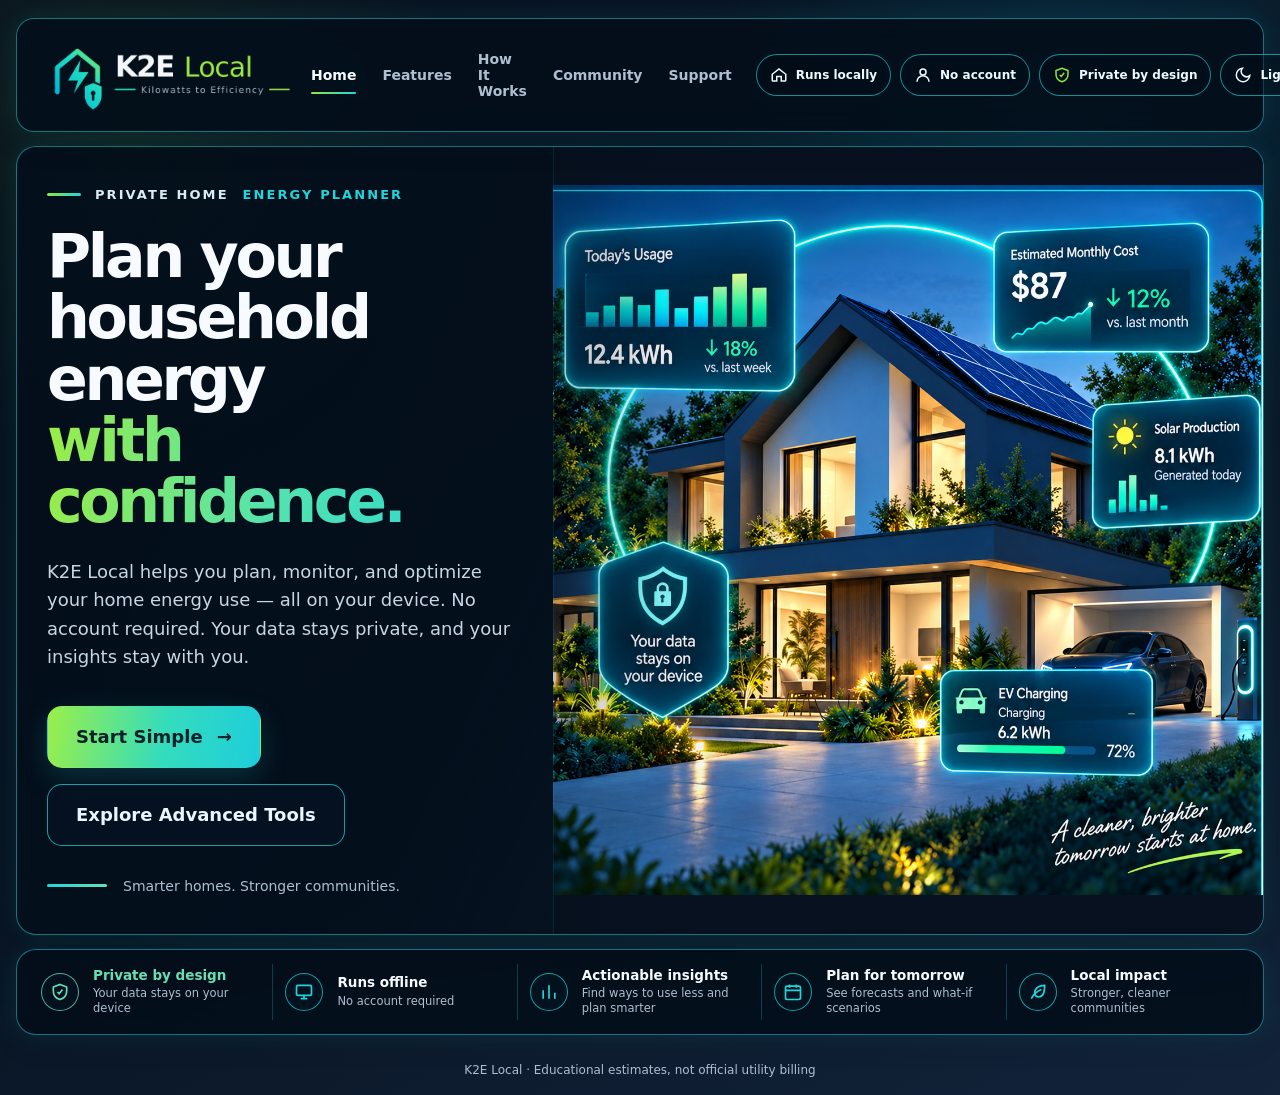
==== index.html @ 3864cdbf "Retire NRG deployment references in favor of K2E" ====
<!doctype html>
<html lang="en" data-theme="dark">
<head>
<meta charset="utf-8">
<meta name="viewport" content="width=device-width,initial-scale=1,viewport-fit=cover">
<meta name="theme-color" content="#081423">
<title>K2E Local — Kilowatts to Efficiency</title>
<meta name="description" content="Plan your household energy with confidence. K2E Local runs locally on your device, requires no account, and keeps your household data private.">
<meta name="robots" content="index, follow">
<link rel="canonical" href="https://k2e-local-eazzys-projects-452df3e0.vercel.app/">
<link rel="sitemap" type="application/xml" href="./sitemap.xml">
<meta property="og:title" content="K2E Local — Kilowatts to Efficiency">
<meta property="og:description" content="Plan your household energy with confidence. Private, local-first household energy planning.">
<meta property="og:type" content="website">
<meta property="og:locale" content="en_CA">
<meta property="og:url" content="https://k2e-local-eazzys-projects-452df3e0.vercel.app/">
<meta property="og:image" content="https://k2e-local-eazzys-projects-452df3e0.vercel.app/assets/k2e-local-social-preview.png">
<meta name="twitter:card" content="summary_large_image">
<meta name="twitter:image" content="https://k2e-local-eazzys-projects-452df3e0.vercel.app/assets/k2e-local-social-preview.png">
<link rel="manifest" href="./manifest.json">
<link rel="apple-touch-icon" sizes="180x180" href="./apple-touch-icon.png">
<meta name="apple-mobile-web-app-capable" content="yes">
<meta name="apple-mobile-web-app-title" content="K2E Local">
<meta name="k2e-local-build" content="v2.0.0-rc.45-consolidation">
<style>
:root{
  color-scheme:dark;
  --bg1:#07111f;
  --bg2:#0a1727;
  --bg3:#12233a;
  --panel:#0d1a2b;
  --panel-2:#12233a;
  --green:#68e0b4;
  --blue:#8bd3ff;
  --amber:#f6b84a;
  --cyan:#21d5db;
  --lime:#8ee83f;
  --text:#f7fbff;
  --muted:#aebfd0;
  --line:rgba(43,213,231,.50);
  --line-soft:rgba(43,213,231,.24);
  --glass:rgba(4,16,29,.72);
  --glass-strong:rgba(3,14,26,.88);
  --shadow:0 20px 60px rgba(0,0,0,.32);
  --glow:0 0 22px rgba(33,213,219,.12);
}
[data-theme="light"]{
  color-scheme:light;
  --bg1:#eef6fb;
  --bg2:#f7fbfd;
  --bg3:#e7f2f8;
  --panel:#ffffff;
  --panel-2:#edf6fa;
  --text:#102033;
  --muted:#607488;
  --line:rgba(14,137,155,.42);
  --line-soft:rgba(14,137,155,.20);
  --glass:rgba(255,255,255,.84);
  --glass-strong:rgba(255,255,255,.94);
  --shadow:0 18px 48px rgba(28,72,99,.15);
  --glow:0 0 18px rgba(14,137,155,.08);
}
*{box-sizing:border-box}
html{scroll-behavior:smooth}
body{margin:0;min-height:100vh;color:var(--text);font-family:Inter,ui-sans-serif,system-ui,-apple-system,BlinkMacSystemFont,"Segoe UI",sans-serif;background:radial-gradient(circle at 83% 13%,rgba(0,184,217,.14),transparent 25%),radial-gradient(circle at 10% 12%,rgba(126,226,43,.08),transparent 22%),linear-gradient(145deg,var(--bg1),var(--bg2) 52%,var(--bg3));transition:background .22s ease,color .22s ease}
a{color:inherit}.site{width:min(1360px,calc(100% - 32px));margin-inline:auto}.skip{position:fixed;left:14px;top:-80px;z-index:100;padding:10px 14px;border-radius:10px;background:#fff;color:#07121f;font-weight:850}.skip:focus{top:14px}
header{padding:18px 0 10px;position:relative;z-index:10}.header-inner{min-height:86px;display:flex;align-items:center;justify-content:space-between;gap:24px;padding:14px 20px;border:1.5px solid var(--line);border-radius:18px;background:var(--glass-strong);backdrop-filter:blur(14px);box-shadow:var(--glow),0 10px 30px rgba(0,0,0,.15)}
.brand{display:flex;align-items:center;min-width:250px}.brand img{width:280px;max-width:31vw;height:auto;display:block}.main-nav{display:flex;align-items:center;gap:26px;margin-left:auto}.main-nav a{position:relative;text-decoration:none;color:var(--muted);font-size:14px;font-weight:720}.main-nav a:hover,.main-nav a:focus-visible{color:var(--text)}.main-nav a.active{color:var(--text)}.main-nav a.active::after{content:"";position:absolute;left:0;right:0;bottom:-11px;height:2px;border-radius:999px;background:linear-gradient(90deg,var(--lime),var(--cyan))}
.header-actions{display:flex;align-items:center;gap:9px}.status-pill,.theme-btn{height:42px;display:inline-flex;align-items:center;gap:8px;padding:0 13px;border:1.2px solid rgba(33,213,219,.65);border-radius:999px;background:rgba(1,12,22,.45);color:#edfaff;font-size:12px;font-weight:780;white-space:nowrap}.status-pill svg,.theme-btn svg{width:18px;height:18px}.status-pill.private svg{color:var(--lime)}.theme-btn{cursor:pointer;font:inherit;font-size:12px;font-weight:800}.theme-btn:hover,.theme-btn:focus-visible{border-color:var(--lime);box-shadow:0 0 16px rgba(33,213,219,.12)}[data-theme="light"] .status-pill,[data-theme="light"] .theme-btn{background:rgba(255,255,255,.8);color:#163147}
main{padding:4px 0 24px}.hero-shell{display:grid;grid-template-columns:minmax(0,.86fr) minmax(540px,1.14fr);min-height:540px;overflow:hidden;border:1.5px solid var(--line);border-radius:20px;background:linear-gradient(112deg,var(--glass-strong) 0%,rgba(3,14,26,.84) 43%,rgba(3,14,26,.42) 68%,rgba(3,14,26,.12) 100%);box-shadow:var(--glow),var(--shadow);position:relative}
.hero-copy{position:relative;z-index:3;display:flex;flex-direction:column;justify-content:center;padding:40px 28px 40px 30px}.eyebrow{display:flex;align-items:center;gap:14px;margin-bottom:24px;color:#d8edf3;font-size:13px;font-weight:760;letter-spacing:.16em;text-transform:uppercase}.eyebrow::before{content:"";width:34px;height:3px;border-radius:99px;background:linear-gradient(90deg,var(--lime),var(--cyan))}.eyebrow span{color:var(--cyan)}h1{margin:0;max-width:650px;font-size:clamp(44px,4.7vw,68px);line-height:1.02;letter-spacing:-.055em;font-weight:900}h1 .accent{display:block;background:linear-gradient(100deg,#9bed45 0%,#54e3ae 48%,#21d5db 100%);-webkit-background-clip:text;background-clip:text;color:transparent}.lead{max-width:610px;margin:25px 0 0;color:#c7d6e3;font-size:18px;line-height:1.58}.cta-row{display:flex;gap:16px;flex-wrap:wrap;margin-top:34px}.cta{min-height:62px;display:inline-flex;align-items:center;justify-content:center;gap:14px;padding:0 28px;border-radius:15px;text-decoration:none;font-weight:900;font-size:18px;border:1.4px solid transparent;transition:transform .16s ease,box-shadow .16s ease}.cta:hover{transform:translateY(-2px)}.cta.primary{color:#06212a;background:linear-gradient(100deg,#9bef49,#34dcbd 55%,#1ecddb);box-shadow:0 10px 28px rgba(33,213,219,.17)}.cta.secondary{color:#eaf6ff;border-color:rgba(33,213,219,.72);background:rgba(6,20,35,.74)}.micro-line{display:flex;align-items:center;gap:16px;margin-top:32px;color:#acbfd0;font-size:14px}.micro-line::before{content:"";width:60px;height:3px;background:linear-gradient(90deg,var(--cyan),var(--green));border-radius:99px}
.hero-visual{position:relative;min-height:540px;overflow:hidden;background-color:#07111f;background-image:url('./assets/k2e-landing-locked.png?v=locked1');background-size:contain;background-position:center center;background-repeat:no-repeat;isolation:isolate}.hero-visual::before{content:"";position:absolute;inset:0;background:linear-gradient(90deg,rgba(3,14,26,.24),rgba(3,14,26,.06) 16%,transparent 34%);pointer-events:none;z-index:1}.hero-visual::after{content:"";position:absolute;inset:0;border-left:1px solid rgba(33,213,219,.10);pointer-events:none;z-index:2}
[data-theme="light"] .hero-shell{background:linear-gradient(112deg,rgba(255,255,255,.98) 0%,rgba(255,255,255,.92) 44%,rgba(236,248,251,.42) 70%,rgba(236,248,251,.12) 100%)}[data-theme="light"] .hero-copy{background:linear-gradient(90deg,rgba(255,255,255,.96),rgba(255,255,255,.84) 82%,transparent)}[data-theme="light"] .hero-visual{background-color:#eef6fb;background-image:url('./assets/k2e-landing-locked.png?v=locked1');background-size:contain;background-position:center center;filter:none}[data-theme="light"] .hero-visual::before{background:linear-gradient(90deg,rgba(255,255,255,.12),rgba(255,255,255,.03) 16%,transparent 34%)}[data-theme="light"] .eyebrow{color:#294b5e}[data-theme="light"] .lead{color:#4f6779}[data-theme="light"] .cta.secondary{color:#17364a;background:rgba(255,255,255,.82)}[data-theme="light"] .micro-line{color:#5a7284}
.feature-strip{display:grid;grid-template-columns:repeat(5,1fr);margin-top:14px;padding:25px 18px;border:1.5px solid var(--line);border-radius:20px;background:var(--glass-strong);backdrop-filter:blur(12px);box-shadow:var(--glow),0 10px 28px rgba(0,0,0,.12)}.feature{min-width:0;display:grid;grid-template-columns:58px 1fr;gap:13px;align-items:center;padding:0 18px;border-right:1px solid var(--line-soft)}.feature:last-child{border-right:0}.feature-icon{width:54px;height:54px;display:grid;place-items:center;border:1.3px solid rgba(33,213,219,.72);border-radius:50%;color:var(--cyan);background:rgba(4,26,37,.38)}.feature:first-child .feature-icon{color:var(--green);border-color:rgba(104,224,180,.76)}.feature svg{width:27px;height:27px}.feature h2{margin:0 0 6px;font-size:15px}.feature p{margin:0;color:var(--muted);font-size:13px;line-height:1.45}.feature:first-child h2{color:var(--green)}
footer{padding:4px 0 18px;text-align:center;color:var(--muted);font-size:12px}
@media(max-width:1180px){.main-nav{display:none}.hero-shell{grid-template-columns:1fr 1fr}.brand img{max-width:300px}.status-pill:nth-of-type(2){display:none}.feature-strip{grid-template-columns:repeat(2,1fr);gap:18px}.feature{border-right:0;padding:5px 12px}.feature:last-child{grid-column:1/-1;max-width:50%}}
@media(max-width:860px){.site{width:min(100% - 20px,1360px)}header{padding-top:10px}.header-inner{padding:11px 13px;gap:12px}.brand{min-width:0}.brand img{width:210px;max-width:48vw}.status-pill{display:none}.theme-btn{height:40px;padding:0 11px}.hero-shell{grid-template-columns:1fr;min-height:0}.hero-copy{padding:38px 24px 30px}.hero-visual{min-height:0;aspect-ratio:16/10;background-size:cover;background-position:center center}.hero-visual::before{background:linear-gradient(180deg,rgba(3,14,26,.20),transparent 20%)}[data-theme="light"] .hero-visual{background-size:cover;background-position:center center}[data-theme="light"] .hero-visual::before{background:linear-gradient(180deg,rgba(255,255,255,.18),transparent 24%)}h1{font-size:clamp(44px,11vw,68px)}.lead{font-size:16px}.cta{font-size:16px;min-height:56px}.feature-strip{grid-template-columns:1fr}.feature,.feature:last-child{max-width:none;grid-column:auto;border-bottom:1px solid var(--line-soft);padding:10px 8px 18px}.feature:last-child{border-bottom:0}}
@media(max-width:520px){.brand img{width:178px;max-width:58vw}.theme-label{display:none}.hero-copy{padding:30px 18px 24px}.eyebrow{font-size:11px;letter-spacing:.11em}.cta-row{display:grid}.cta{width:100%}.hero-visual{min-height:0;aspect-ratio:16/10;background-size:cover;background-position:center center}[data-theme="light"] .hero-visual{background-size:cover;background-position:center center}.feature-strip{padding:18px 14px}.feature{grid-template-columns:50px 1fr}.feature-icon{width:46px;height:46px}}

/* Approved stabilization: preserve the full mobile artwork instead of cover-cropping it. */
@media(max-width:860px){.hero-visual{min-height:500px!important;aspect-ratio:auto!important;background-size:contain!important;background-position:center center!important}.hero-visual::before{background:linear-gradient(180deg,rgba(3,14,26,.30),transparent 20%)!important}[data-theme="light"] .hero-visual{background-size:contain!important;background-position:center center!important;filter:none!important}}
@media(max-width:520px){.hero-visual{min-height:390px!important;background-size:contain!important;background-position:center center!important}[data-theme="light"] .hero-visual{background-size:contain!important;background-position:center center!important}}

/* Compact homepage highlights. */
.feature-strip{padding:14px 12px;gap:0}.feature{grid-template-columns:42px minmax(0,1fr);gap:10px;padding:4px 12px}.feature-icon{width:38px;height:38px}.feature svg{width:20px;height:20px}.feature h2{margin:0 0 3px;font-size:13.5px;line-height:1.15}.feature p{font-size:11.5px;line-height:1.3}
@media(max-width:1180px){.feature-strip{grid-template-columns:repeat(5,minmax(0,1fr));gap:0;padding:12px 10px}.feature{border-right:1px solid var(--line-soft);border-bottom:0;padding:4px 9px}.feature:last-child{grid-column:auto;max-width:none;border-right:0}}
@media(max-width:860px){.feature-strip{grid-template-columns:repeat(2,minmax(0,1fr));gap:8px;padding:10px}.feature,.feature:last-child{max-width:none;grid-column:auto;grid-template-columns:34px minmax(0,1fr);gap:8px;padding:9px 8px;border:1px solid var(--line-soft);border-radius:12px}.feature:last-child{grid-column:1/-1}.feature-icon{width:32px;height:32px}.feature svg{width:17px;height:17px}.feature h2{margin-bottom:2px;font-size:12px;line-height:1.1}.feature p{font-size:10px;line-height:1.22}}
@media(max-width:390px){.feature-strip{gap:6px;padding:8px}.feature,.feature:last-child{grid-template-columns:30px minmax(0,1fr);gap:6px;padding:8px 7px}.feature-icon{width:28px;height:28px}.feature svg{width:15px;height:15px}.feature h2{font-size:11.25px}.feature p{font-size:9.5px}}

/* Mobile landing artwork fit: use the full-quality approved image and match its native aspect ratio. */
@media(max-width:520px){
  .hero-visual{
    min-height:0!important;
    aspect-ratio:728/710!important;
    background-image:url('./assets/k2e-landing-locked.png?v=locked1')!important;
    background-size:cover!important;
    background-position:center center!important;
  }
  [data-theme="light"] .hero-visual{
    min-height:0!important;
    aspect-ratio:728/710!important;
    background-image:url('./assets/k2e-landing-locked.png?v=locked1')!important;
    background-size:cover!important;
    background-position:center center!important;
    filter:none!important;
  }
}

/* Legacy flattened desktop preview retained in markup only; the live page stays crisp at every display density. */
.desktop-exact-home{display:none}
@media(min-width:1181px){.desktop-exact-home{display:none!important}.hero-visual,[data-theme="light"] .hero-visual{background-image:url('./assets/k2e-landing-locked.png?v=locked1');background-size:contain;background-position:center center;filter:none}}
@media(max-width:1180px){.desktop-exact-home{display:none!important}}
@media(prefers-reduced-motion:reduce){*{scroll-behavior:auto!important;transition:none!important}}
/* K2E landing light-mode polish — preserve structure and dark mode. */
[data-theme="light"]{--bg1:#edf5fa;--bg2:#fbfdff;--bg3:#eaf4f9;--panel:#ffffff;--panel-2:#f1f7fb;--text:#081a2b;--muted:#405a70;--line:rgba(15,120,168,.58);--line-soft:rgba(15,120,168,.28);--glass:rgba(255,255,255,.91);--glass-strong:rgba(255,255,255,.975);--shadow:0 20px 46px rgba(31,69,95,.14);--glow:0 0 0 1px rgba(22,143,199,.055),0 10px 28px rgba(22,143,199,.07)}
[data-theme="light"] body{background:radial-gradient(circle at 84% 12%,rgba(0,143,199,.10),transparent 27%),radial-gradient(circle at 11% 14%,rgba(76,166,26,.055),transparent 23%),linear-gradient(145deg,var(--bg1),var(--bg2) 52%,var(--bg3))}
[data-theme="light"] .header-inner{border-width:2px;border-color:#168fc7;background:rgba(255,255,255,.98);box-shadow:0 13px 30px rgba(30,70,96,.12),0 0 0 1px rgba(22,143,199,.045)}
[data-theme="light"] .brand img{filter:drop-shadow(0 1px 0 rgba(7,30,47,.34)) drop-shadow(0 3px 7px rgba(7,68,98,.14))}
[data-theme="light"] .main-nav{border-color:#82a9c0;background:#f8fbfd}
[data-theme="light"] .main-nav a{color:#274a61}
[data-theme="light"] .main-nav a.active,[data-theme="light"] .main-nav a:hover{color:#075f98}
[data-theme="light"] .status-pill,[data-theme="light"] .theme-btn{border-width:1.6px;border-color:#5c98b9;background:#fbfdff;color:#153b54;box-shadow:0 4px 12px rgba(28,72,99,.06)}
[data-theme="light"] .status-pill.private{color:#176d42}
[data-theme="light"] .theme-btn{border-color:#168fc7;color:#073e65;box-shadow:0 0 0 1px rgba(22,143,199,.05),0 6px 15px rgba(22,143,199,.09)}
[data-theme="light"] .hero-shell{border-width:2px;border-color:#168fc7;box-shadow:0 18px 42px rgba(31,69,95,.14),0 0 0 1px rgba(22,143,199,.04)}
[data-theme="light"] .hero-copy{background:linear-gradient(90deg,rgba(255,255,255,.985),rgba(255,255,255,.90) 82%,transparent)}
[data-theme="light"] .eyebrow{color:#234d64;font-weight:850}
[data-theme="light"] .eyebrow span{color:#0876aa}
[data-theme="light"] h1{color:#071a2d}
[data-theme="light"] h1 .accent{background:linear-gradient(100deg,#388e13 0%,#0b9a73 48%,#0876aa 100%);-webkit-background-clip:text;background-clip:text;color:transparent}
[data-theme="light"] .lead{color:#3c586c}
[data-theme="light"] .cta.secondary{border-width:1.6px;border-color:#659bb8;color:#123d57;background:#fbfdff;box-shadow:0 5px 14px rgba(31,69,95,.06)}
[data-theme="light"] .micro-line{color:#466377;font-weight:700}
[data-theme="light"] .feature-strip{border-width:1.75px;border-color:#6599b7;background:rgba(255,255,255,.97);box-shadow:0 13px 28px rgba(31,69,95,.10)}
[data-theme="light"] .feature{border-color:rgba(15,120,168,.25)}
[data-theme="light"] .feature-icon{border-width:1.6px;border-color:#4b96bc;background:#f5fbfe;color:#0876aa;box-shadow:0 5px 13px rgba(31,69,95,.06)}
[data-theme="light"] .feature:first-child .feature-icon{color:#0b8b6d;border-color:#47a88c}
[data-theme="light"] .feature h2{color:#0b2740}
[data-theme="light"] .feature p{color:#466176}
[data-theme="light"] footer{margin-top:8px;padding-top:15px;border-top:1.5px solid rgba(15,120,168,.34);color:#3d5a70;font-weight:650}

</style>
</head>
<body>
<div class="desktop-exact-home" aria-label="K2E Local desktop home">
  <img src="./k2e-desktop-home-locked-user.png" width="1448" height="1086" alt="K2E Local home energy planning homepage">
  <a class="hotspot hs-home" href="#home">Home</a>
  <a class="hotspot hs-features" href="#features">Features</a>
  <a class="hotspot hs-how" href="#how">How It Works</a>
  <a class="hotspot hs-community" href="#community">Community</a>
  <a class="hotspot hs-support" href="#support">Support</a>
  <a class="hotspot hs-start" href="./app.html">Start Simple</a>
  <a class="hotspot hs-advanced" href="./app.html#energyTools">Explore Advanced Tools</a>
</div>
<a class="skip" href="#home">Skip to K2E Local</a>
<header>
  <div class="site header-inner">
    <a class="brand" href="#home" aria-label="K2E Local home"><img id="landingBrandLogo" src="./assets/k2e-logo-horizontal-dark.png" alt="K2E Local — Kilowatts to Efficiency"></a>
    <nav class="main-nav" aria-label="Landing page"><a class="active" href="#home">Home</a><a href="#features">Features</a><a href="#how">How It Works</a><a href="#community">Community</a><a href="#support">Support</a></nav>
    <div class="header-actions" aria-label="Privacy and display controls">
      <span class="status-pill"><svg viewBox="0 0 24 24" fill="none" stroke="currentColor" stroke-width="2"><path d="M3 11 12 4l9 7v8a1 1 0 0 1-1 1h-5v-6H9v6H4a1 1 0 0 1-1-1z"/></svg>Runs locally</span>
      <span class="status-pill"><svg viewBox="0 0 24 24" fill="none" stroke="currentColor" stroke-width="2"><circle cx="12" cy="8" r="4"/><path d="M4 21a8 8 0 0 1 16 0"/></svg>No account</span>
      <span class="status-pill private"><svg viewBox="0 0 24 24" fill="none" stroke="currentColor" stroke-width="2"><path d="M12 3 20 6v5c0 5.2-3.4 8.6-8 10-4.6-1.4-8-4.8-8-10V6z"/><path d="m9 12 2 2 4-5"/></svg>Private by design</span>
      <button class="theme-btn" id="themeBtn" type="button" aria-label="Switch to light theme" aria-pressed="false"><svg id="themeIcon" viewBox="0 0 24 24" fill="none" stroke="currentColor" stroke-width="2"><path d="M21 12.8A9 9 0 1 1 11.2 3 7 7 0 0 0 21 12.8Z"/></svg><span class="theme-label">Light</span></button>
    </div>
  </div>
</header>
<main>
  <div class="site">
    <section class="hero-shell" id="home" aria-labelledby="page-title">
      <div class="hero-copy">
        <div class="eyebrow">Private home <span>energy planner</span></div>
        <h1 id="page-title">Plan your<br>household energy <span class="accent">with confidence.</span></h1>
        <p class="lead">K2E Local helps you plan, monitor, and optimize your home energy use — all on your device. No account required. Your data stays private, and your insights stay with you.</p>
        <div class="cta-row">
          <a class="cta primary" href="./app.html">Start Simple <span aria-hidden="true">→</span></a>
          <a class="cta secondary" href="./app.html#energyTools">Explore Advanced Tools</a>
        </div>
        <div class="micro-line">Smarter homes. Stronger communities.</div>
      </div>
      <div class="hero-visual" role="img" aria-label="Modern energy-efficient home with K2E Local energy, solar, cost, privacy, and electric vehicle planning insights"></div>
    </section>

    <section class="feature-strip" id="features" aria-label="K2E Local highlights">
      <article class="feature"><div class="feature-icon"><svg viewBox="0 0 24 24" fill="none" stroke="currentColor" stroke-width="2"><path d="M12 3 20 6v5c0 5.2-3.4 8.6-8 10-4.6-1.4-8-4.8-8-10V6z"/><path d="m9 12 2 2 4-5"/></svg></div><div><h2>Private by design</h2><p>Your data stays on your device</p></div></article>
      <article class="feature" id="how"><div class="feature-icon"><svg viewBox="0 0 24 24" fill="none" stroke="currentColor" stroke-width="2"><rect x="3" y="4" width="18" height="12" rx="2"/><path d="M8 20h8M12 16v4"/></svg></div><div><h2>Runs offline</h2><p>No account required</p></div></article>
      <article class="feature"><div class="feature-icon"><svg viewBox="0 0 24 24" fill="none" stroke="currentColor" stroke-width="2"><path d="M5 20V10M12 20V4M19 20v-7"/></svg></div><div><h2>Actionable insights</h2><p>Find ways to use less and plan smarter</p></div></article>
      <article class="feature"><div class="feature-icon"><svg viewBox="0 0 24 24" fill="none" stroke="currentColor" stroke-width="2"><rect x="3" y="5" width="18" height="16" rx="2"/><path d="M16 3v4M8 3v4M3 10h18"/></svg></div><div><h2>Plan for tomorrow</h2><p>See forecasts and what-if scenarios</p></div></article>
      <article class="feature" id="community"><div class="feature-icon"><svg viewBox="0 0 24 24" fill="none" stroke="currentColor" stroke-width="2"><path d="M20 4c-7 0-12 3.5-12 9 0 3 2 5 5 5 5.5 0 7-6 7-14Z"/><path d="M4 20c3-6 7-9 12-11"/></svg></div><div><h2>Local impact</h2><p>Stronger, cleaner communities</p></div></article>
    </section>
  </div>
</main>
<footer id="support"><div class="site">K2E Local · Educational estimates, not official utility billing</div></footer>
<script>
(function(){
  const KEY='k2e-v2-state';
  const root=document.documentElement;
  const btn=document.getElementById('themeBtn');
  const label=btn.querySelector('.theme-label');
  const icon=document.getElementById('themeIcon'); const brandLogo=document.getElementById('landingBrandLogo');
  function readState(){try{return JSON.parse(localStorage.getItem(KEY)||'{}')}catch{return {}}}
  function applyTheme(theme,persist){
    const next=theme==='light'?'light':'dark';
    root.dataset.theme=next;
    btn.setAttribute('aria-pressed',String(next==='light'));
    btn.setAttribute('aria-label',next==='dark'?'Switch to light theme':'Switch to dark theme');
    label.textContent=next==='dark'?'Light':'Dark';
    icon.innerHTML=next==='dark'?'<path d="M21 12.8A9 9 0 1 1 11.2 3 7 7 0 0 0 21 12.8Z"/>':'<circle cx="12" cy="12" r="4"/><path d="M12 2v2M12 20v2M4.93 4.93l1.42 1.42M17.66 17.66l1.41 1.41M2 12h2M20 12h2M4.93 19.07l1.42-1.42M17.66 6.34l1.41-1.41"/>';
    if(brandLogo)brandLogo.src=next==='dark'?'./assets/k2e-logo-horizontal-dark.png':'./assets/k2e-logo-horizontal-light.png'; document.querySelector('meta[name="theme-color"]').setAttribute('content',next==='dark'?'#081423':'#eef6fb');
    if(persist){const state=readState();state.theme=next;try{localStorage.setItem(KEY,JSON.stringify(state))}catch{}}
  }
  const saved=readState().theme;
  applyTheme(saved==='light'?'light':'dark',false);
  btn.addEventListener('click',()=>applyTheme(root.dataset.theme==='dark'?'light':'dark',true));
  if('serviceWorker' in navigator){window.addEventListener('load',()=>navigator.serviceWorker.register('./sw.js').catch(()=>{}));}
})();
</script>
</body>
</html>
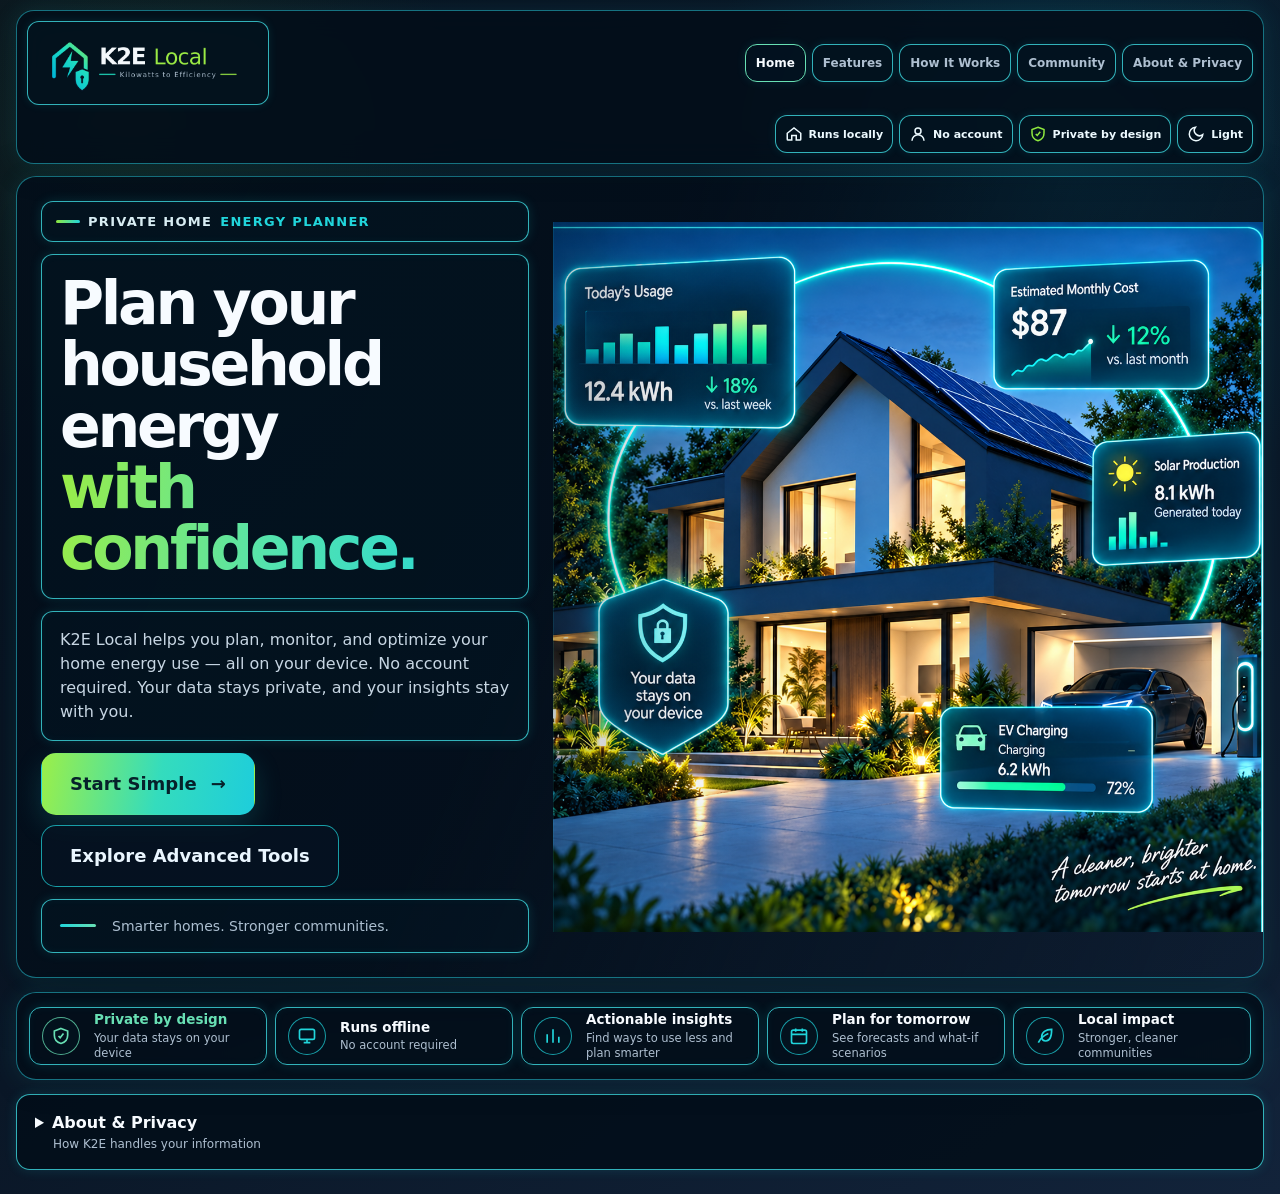
==== commit 09f1221a: "Apply approved K2E landing polish and About & Privacy Frame header and hero text, brighten feature c" ====
--- a/index.html
+++ b/index.html
@@ -139,6 +139,76 @@
 [data-theme="light"] .feature p{color:#466176}
 [data-theme="light"] footer{margin-top:8px;padding-top:15px;border-top:1.5px solid rgba(15,120,168,.34);color:#3d5a70;font-weight:650}
 
+/* Feature-card visibility polish */
+.feature-strip{gap:8px}
+.feature,.feature:last-child{border:1.5px solid rgba(65,224,231,.78);border-radius:12px;box-shadow:0 0 12px rgba(33,213,219,.15),inset 0 0 8px rgba(33,213,219,.05)}
+[data-theme="light"] .feature,[data-theme="light"] .feature:last-child{border-color:rgba(0,120,130,.72);box-shadow:0 0 10px rgba(0,120,130,.09)}
+footer[hidden]{display:none}
+
+/* Match the community message to the illuminated feature cards. */
+.micro-line{box-sizing:border-box;width:100%;padding:16px 18px;border:1.5px solid rgba(65,224,231,.78);border-radius:12px;background:rgba(4,26,37,.38);box-shadow:0 0 12px rgba(33,213,219,.15),inset 0 0 8px rgba(33,213,219,.05);line-height:1.45}
+.micro-line::before{flex-shrink:0;width:36px}
+[data-theme="light"] .micro-line{border-color:rgba(0,120,130,.72);background:rgba(255,255,255,.82);box-shadow:0 0 10px rgba(0,120,130,.09)}
+@media(max-width:520px){.micro-line{padding:14px 12px;gap:10px}.micro-line::before{width:24px}}
+
+/* Compact header cards */
+header{padding:10px 0 8px}
+.header-inner{min-height:0;padding:10px;gap:10px;flex-wrap:wrap}
+.brand,.main-nav a,.status-pill,.theme-btn{box-sizing:border-box;border:1.5px solid rgba(65,224,231,.78);border-radius:12px;background:rgba(4,26,37,.38);box-shadow:0 0 10px rgba(33,213,219,.12)}
+.brand{min-width:0;padding:8px 10px;flex-shrink:0}
+.brand img{width:220px;max-width:100%}
+.main-nav{display:flex;gap:6px;flex-wrap:wrap;margin-left:0}
+.main-nav a{display:flex;align-items:center;justify-content:center;min-height:38px;padding:7px 10px;font-size:12px}
+.main-nav a.active{border-color:var(--green)}
+.main-nav a.active::after{display:none}
+.header-actions{gap:6px;flex-wrap:wrap;margin-left:auto}
+.status-pill,.theme-btn{display:inline-flex;height:38px;padding:0 9px;gap:6px;font-size:11px}
+.status-pill:nth-of-type(2){display:inline-flex}
+.brand:focus-visible,.main-nav a:focus-visible,.theme-btn:focus-visible{outline:2px solid var(--green);outline-offset:3px}
+[data-theme="light"] .brand,[data-theme="light"] .main-nav a,[data-theme="light"] .status-pill,[data-theme="light"] .theme-btn{border-color:rgba(0,120,130,.72);background:rgba(255,255,255,.82);box-shadow:0 0 8px rgba(0,120,130,.09)}
+@media(max-width:1180px){.header-inner{gap:8px}.main-nav{order:3;width:100%}.main-nav a{flex:1}}
+@media(max-width:860px){
+ .header-inner{position:relative;padding:8px;gap:8px}
+ .brand{padding:6px 8px;width:calc(100% - 52px)}
+ .brand img{width:200px;max-width:100%}
+ .header-actions{width:100%;margin-left:0;display:grid;grid-template-columns:repeat(3,minmax(0,1fr));gap:6px;padding-right:0}
+ .status-pill,.status-pill:nth-of-type(2){display:inline-flex;justify-content:center;height:34px;padding:0 4px;font-size:10px;gap:4px}
+ .status-pill svg{width:14px;height:14px;flex-shrink:0}
+ .theme-btn{position:absolute;right:8px;top:8px;width:44px;height:44px;padding:0;justify-content:center}
+ .theme-label{display:none}
+ .main-nav{gap:5px;order:3}
+ .main-nav a{min-height:34px;padding:5px 4px;font-size:10px}
+}
+@media(max-width:360px){.status-pill{font-size:9px}.status-pill svg{width:12px;height:12px}.main-nav a{font-size:9px}}
+
+/* Frame every hero text block with the approved illuminated card style. */
+.hero-copy{gap:12px;padding:24px}
+.hero-copy .eyebrow,.hero-copy h1,.hero-copy .lead{box-sizing:border-box;width:100%;max-width:none;margin:0;padding:16px 18px;border:1.5px solid rgba(65,224,231,.78);border-radius:12px;background:rgba(4,26,37,.38);box-shadow:0 0 12px rgba(33,213,219,.15),inset 0 0 8px rgba(33,213,219,.05)}
+.hero-copy .eyebrow{flex-wrap:wrap;gap:8px;padding:12px 14px;letter-spacing:.1em}
+.hero-copy .eyebrow::before{flex-shrink:0;width:24px}
+.hero-copy h1{padding:18px}
+.hero-copy .lead{font-size:16px;line-height:1.5}
+.hero-copy .cta-row{margin:0;gap:10px}
+.hero-copy .micro-line{margin-top:0}
+[data-theme="light"] .hero-copy .eyebrow,[data-theme="light"] .hero-copy h1,[data-theme="light"] .hero-copy .lead{border-color:rgba(0,120,130,.72);background:rgba(255,255,255,.82);box-shadow:0 0 10px rgba(0,120,130,.09)}
+@media(max-width:860px){.hero-copy{padding:20px;gap:10px}}
+@media(max-width:520px){.hero-copy{padding:14px;gap:10px}.hero-copy .eyebrow{font-size:10px;padding:11px 12px}.hero-copy h1{padding:16px 12px;font-size:clamp(34px,9.5vw,48px)}.hero-copy .lead{padding:14px 12px;font-size:14px}.hero-copy .cta{min-height:52px}}
+
+/* Landscape: size the artwork panel to the full approved image. */
+@media(orientation:landscape){
+ .hero-visual,[data-theme="light"] .hero-visual{width:100%;height:auto!important;min-height:0!important;aspect-ratio:1254/1254!important;align-self:center;background-size:contain!important;background-position:center center!important;background-repeat:no-repeat}
+}
+
+.privacy-card{margin-top:14px;border:1.5px solid rgba(65,224,231,.78);border-radius:14px;background:var(--glass-strong);box-shadow:0 0 12px rgba(33,213,219,.15);scroll-margin-top:16px}
+.privacy-card summary{padding:16px 18px;cursor:pointer;font-weight:800;color:var(--text);line-height:1.5}
+.privacy-card summary span{display:block;margin-left:18px;font-size:12px;font-weight:400;color:var(--muted)}
+.privacy-card summary:focus-visible{outline:2px solid var(--green);outline-offset:3px;border-radius:12px}
+.privacy-content{display:grid;grid-template-columns:repeat(2,minmax(0,1fr));gap:10px;padding:0 12px 12px}
+.privacy-content article{padding:14px;border:1px solid rgba(65,224,231,.65);border-radius:12px}
+.privacy-content article:last-child{grid-column:1/-1}
+.privacy-content h2{font-size:15px;margin:0 0 8px}.privacy-content p{margin:0;color:var(--muted);font-size:14px;line-height:1.55}
+[data-theme="light"] .privacy-card,[data-theme="light"] .privacy-content article{border-color:rgba(0,120,130,.72)}
+@media(max-width:600px){.privacy-content{grid-template-columns:1fr}}
 </style>
 </head>
 <body>
@@ -156,7 +226,7 @@
 <header>
   <div class="site header-inner">
     <a class="brand" href="#home" aria-label="K2E Local home"><img id="landingBrandLogo" src="./assets/k2e-logo-horizontal-dark.png" alt="K2E Local — Kilowatts to Efficiency"></a>
-    <nav class="main-nav" aria-label="Landing page"><a class="active" href="#home">Home</a><a href="#features">Features</a><a href="#how">How It Works</a><a href="#community">Community</a><a href="#support">Support</a></nav>
+    <nav class="main-nav" aria-label="Landing page"><a class="active" href="#home">Home</a><a href="#features">Features</a><a href="#how">How It Works</a><a href="#community">Community</a><a href="#privacy">About &amp; Privacy</a></nav>
     <div class="header-actions" aria-label="Privacy and display controls">
       <span class="status-pill"><svg viewBox="0 0 24 24" fill="none" stroke="currentColor" stroke-width="2"><path d="M3 11 12 4l9 7v8a1 1 0 0 1-1 1h-5v-6H9v6H4a1 1 0 0 1-1-1z"/></svg>Runs locally</span>
       <span class="status-pill"><svg viewBox="0 0 24 24" fill="none" stroke="currentColor" stroke-width="2"><circle cx="12" cy="8" r="4"/><path d="M4 21a8 8 0 0 1 16 0"/></svg>No account</span>
@@ -188,9 +258,21 @@
       <article class="feature"><div class="feature-icon"><svg viewBox="0 0 24 24" fill="none" stroke="currentColor" stroke-width="2"><rect x="3" y="5" width="18" height="16" rx="2"/><path d="M16 3v4M8 3v4M3 10h18"/></svg></div><div><h2>Plan for tomorrow</h2><p>See forecasts and what-if scenarios</p></div></article>
       <article class="feature" id="community"><div class="feature-icon"><svg viewBox="0 0 24 24" fill="none" stroke="currentColor" stroke-width="2"><path d="M20 4c-7 0-12 3.5-12 9 0 3 2 5 5 5 5.5 0 7-6 7-14Z"/><path d="M4 20c3-6 7-9 12-11"/></svg></div><div><h2>Local impact</h2><p>Stronger, cleaner communities</p></div></article>
     </section>
+    <section class="privacy-card" id="privacy" aria-label="About and privacy">
+      <details>
+        <summary>About &amp; Privacy <span>How K2E handles your information</span></summary>
+        <div class="privacy-content">
+          <article><h2>Your plan stays in this browser</h2><p>K2E saves household inputs, plans, and settings in this browser on this device. This version does not send those household values to an online account or an external AI service. Guidance is calculated locally.</p></article>
+          <article><h2>You control your data</h2><p>Use Start over in the planner and confirm to clear your saved household plan and related planning records. Download a backup first if you want to keep a copy. Downloaded files remain wherever you save them; clearing browser data does not delete those files.</p></article>
+          <article><h2>Planning estimates</h2><p>Results depend on the information and rates entered. They are educational planning estimates, not an official utility bill or a guarantee of savings. Compare them with your actual usage and provider rates.</p></article>
+          <article><h2>Offline use and online choices</h2><p>The hosted page needs a connection for its first load. Offline use depends on the app files being saved successfully in your browser. This version has no household-data cloud sync. Any future feature that sends household information online should explain what is sent and why, and ask for your consent first.</p></article>
+          <article><h2>Clear security information</h2><p>Local storage does not by itself encrypt your plan. People with access to your device or browser profile may be able to view it. This version does not provide a verified Quantrae security scan. The website host may process ordinary connection information when you visit the hosted page.</p></article>
+        </div>
+      </details>
+    </section>
   </div>
 </main>
-<footer id="support"><div class="site">K2E Local · Educational estimates, not official utility billing</div></footer>
+<footer id="support" hidden><div class="site">K2E Local · Educational estimates, not official utility billing</div></footer>
 <script>
 (function(){
   const KEY='k2e-v2-state';
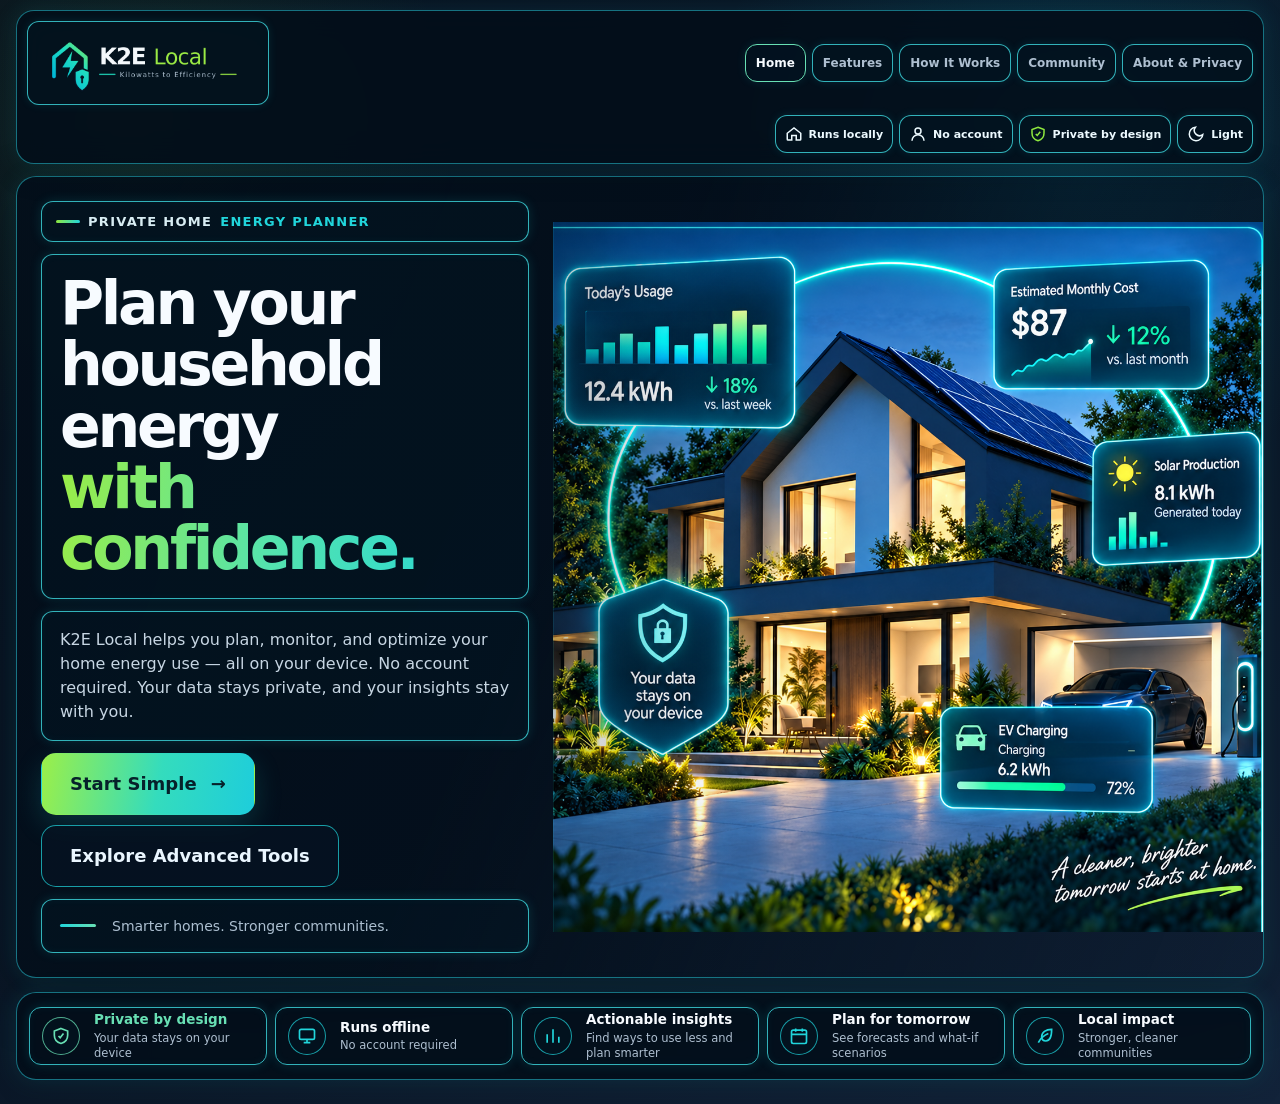
==== commit bc05f365: "Move About & Privacy from landing page into planner UI" ====
--- a/index.html
+++ b/index.html
@@ -199,16 +199,6 @@
  .hero-visual,[data-theme="light"] .hero-visual{width:100%;height:auto!important;min-height:0!important;aspect-ratio:1254/1254!important;align-self:center;background-size:contain!important;background-position:center center!important;background-repeat:no-repeat}
 }
 
-.privacy-card{margin-top:14px;border:1.5px solid rgba(65,224,231,.78);border-radius:14px;background:var(--glass-strong);box-shadow:0 0 12px rgba(33,213,219,.15);scroll-margin-top:16px}
-.privacy-card summary{padding:16px 18px;cursor:pointer;font-weight:800;color:var(--text);line-height:1.5}
-.privacy-card summary span{display:block;margin-left:18px;font-size:12px;font-weight:400;color:var(--muted)}
-.privacy-card summary:focus-visible{outline:2px solid var(--green);outline-offset:3px;border-radius:12px}
-.privacy-content{display:grid;grid-template-columns:repeat(2,minmax(0,1fr));gap:10px;padding:0 12px 12px}
-.privacy-content article{padding:14px;border:1px solid rgba(65,224,231,.65);border-radius:12px}
-.privacy-content article:last-child{grid-column:1/-1}
-.privacy-content h2{font-size:15px;margin:0 0 8px}.privacy-content p{margin:0;color:var(--muted);font-size:14px;line-height:1.55}
-[data-theme="light"] .privacy-card,[data-theme="light"] .privacy-content article{border-color:rgba(0,120,130,.72)}
-@media(max-width:600px){.privacy-content{grid-template-columns:1fr}}
 </style>
 </head>
 <body>
@@ -226,7 +216,7 @@
 <header>
   <div class="site header-inner">
     <a class="brand" href="#home" aria-label="K2E Local home"><img id="landingBrandLogo" src="./assets/k2e-logo-horizontal-dark.png" alt="K2E Local — Kilowatts to Efficiency"></a>
-    <nav class="main-nav" aria-label="Landing page"><a class="active" href="#home">Home</a><a href="#features">Features</a><a href="#how">How It Works</a><a href="#community">Community</a><a href="#privacy">About &amp; Privacy</a></nav>
+    <nav class="main-nav" aria-label="Landing page"><a class="active" href="#home">Home</a><a href="#features">Features</a><a href="#how">How It Works</a><a href="#community">Community</a><a href="./app.html#privacy">About &amp; Privacy</a></nav>
     <div class="header-actions" aria-label="Privacy and display controls">
       <span class="status-pill"><svg viewBox="0 0 24 24" fill="none" stroke="currentColor" stroke-width="2"><path d="M3 11 12 4l9 7v8a1 1 0 0 1-1 1h-5v-6H9v6H4a1 1 0 0 1-1-1z"/></svg>Runs locally</span>
       <span class="status-pill"><svg viewBox="0 0 24 24" fill="none" stroke="currentColor" stroke-width="2"><circle cx="12" cy="8" r="4"/><path d="M4 21a8 8 0 0 1 16 0"/></svg>No account</span>
@@ -257,18 +247,6 @@
       <article class="feature"><div class="feature-icon"><svg viewBox="0 0 24 24" fill="none" stroke="currentColor" stroke-width="2"><path d="M5 20V10M12 20V4M19 20v-7"/></svg></div><div><h2>Actionable insights</h2><p>Find ways to use less and plan smarter</p></div></article>
       <article class="feature"><div class="feature-icon"><svg viewBox="0 0 24 24" fill="none" stroke="currentColor" stroke-width="2"><rect x="3" y="5" width="18" height="16" rx="2"/><path d="M16 3v4M8 3v4M3 10h18"/></svg></div><div><h2>Plan for tomorrow</h2><p>See forecasts and what-if scenarios</p></div></article>
       <article class="feature" id="community"><div class="feature-icon"><svg viewBox="0 0 24 24" fill="none" stroke="currentColor" stroke-width="2"><path d="M20 4c-7 0-12 3.5-12 9 0 3 2 5 5 5 5.5 0 7-6 7-14Z"/><path d="M4 20c3-6 7-9 12-11"/></svg></div><div><h2>Local impact</h2><p>Stronger, cleaner communities</p></div></article>
-    </section>
-    <section class="privacy-card" id="privacy" aria-label="About and privacy">
-      <details>
-        <summary>About &amp; Privacy <span>How K2E handles your information</span></summary>
-        <div class="privacy-content">
-          <article><h2>Your plan stays in this browser</h2><p>K2E saves household inputs, plans, and settings in this browser on this device. This version does not send those household values to an online account or an external AI service. Guidance is calculated locally.</p></article>
-          <article><h2>You control your data</h2><p>Use Start over in the planner and confirm to clear your saved household plan and related planning records. Download a backup first if you want to keep a copy. Downloaded files remain wherever you save them; clearing browser data does not delete those files.</p></article>
-          <article><h2>Planning estimates</h2><p>Results depend on the information and rates entered. They are educational planning estimates, not an official utility bill or a guarantee of savings. Compare them with your actual usage and provider rates.</p></article>
-          <article><h2>Offline use and online choices</h2><p>The hosted page needs a connection for its first load. Offline use depends on the app files being saved successfully in your browser. This version has no household-data cloud sync. Any future feature that sends household information online should explain what is sent and why, and ask for your consent first.</p></article>
-          <article><h2>Clear security information</h2><p>Local storage does not by itself encrypt your plan. People with access to your device or browser profile may be able to view it. This version does not provide a verified Quantrae security scan. The website host may process ordinary connection information when you visit the hosted page.</p></article>
-        </div>
-      </details>
     </section>
   </div>
 </main>
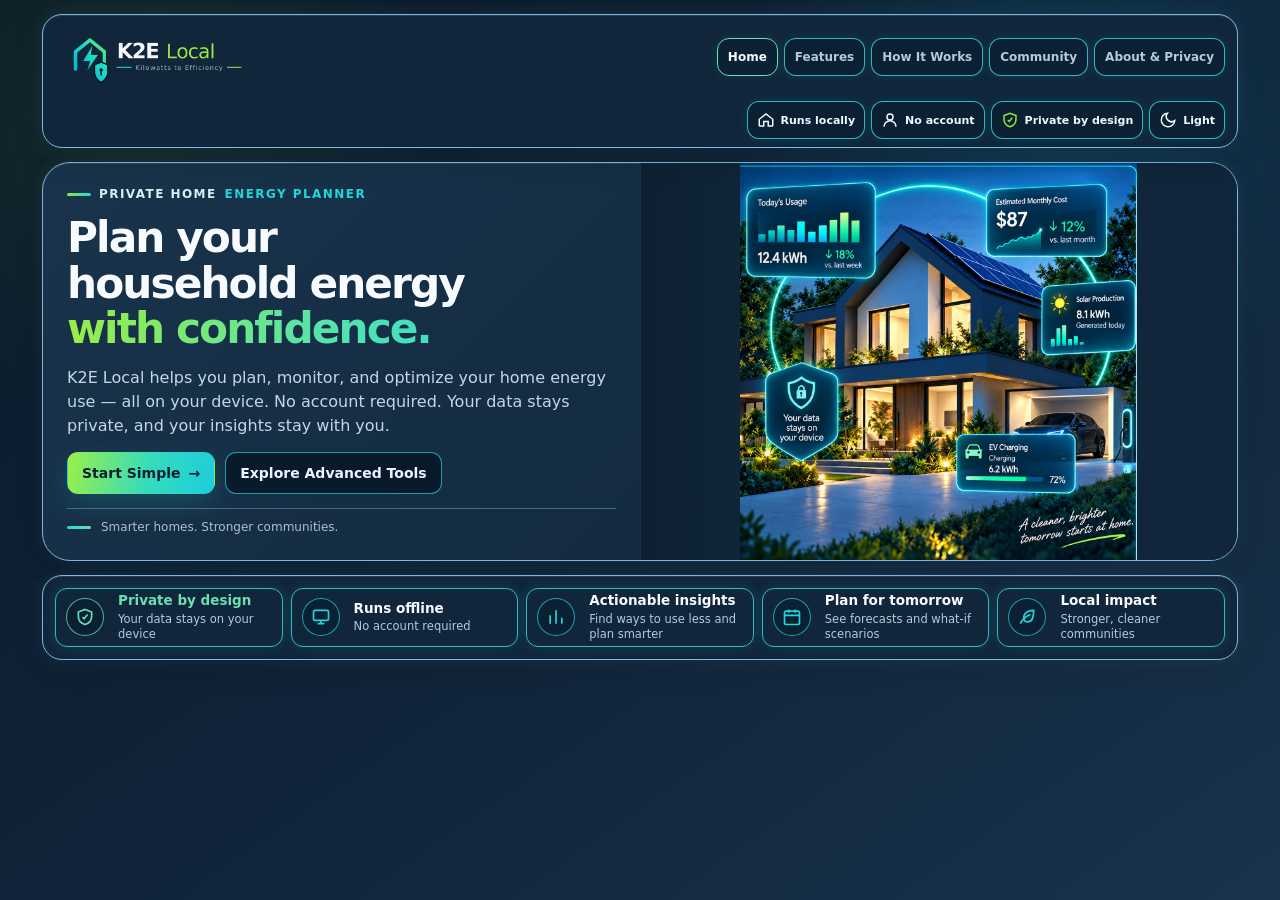
==== commit 39627563: "Match desktop landing page proportions and lighting to internal planner" ====
--- a/index.html
+++ b/index.html
@@ -200,6 +200,40 @@
 }
 
 </style>
+<style id="desktop-family-layout">
+/* Match the compact internal planner on desktop without changing touch layouts. */
+@media (min-width:1024px) and (hover:hover) and (pointer:fine) {
+  .site{width:calc(100% - 84px);max-width:1356px}
+  header{padding:14px 0 10px}
+  .header-inner{padding:8px 12px;border-radius:20px;gap:10px}
+  .brand{padding:4px 6px;border:0;background:none;box-shadow:none}
+  .brand img{width:200px}
+  main{padding:4px 0 18px}
+  .hero-shell{grid-template-columns:repeat(2,minmax(0,1fr));min-height:0;border-radius:28px;align-items:stretch}
+  .hero-copy{padding:24px;gap:14px}
+  html[data-theme] .hero-copy .eyebrow,html[data-theme] .hero-copy h1,html[data-theme] .hero-copy .lead{padding:0;border:0;border-radius:0;background:none;box-shadow:none}
+  .hero-copy .eyebrow{font-size:12px;letter-spacing:.12em;gap:8px}
+  .hero-copy h1{font-size:clamp(32px,3.3vw,48px);line-height:1.08;letter-spacing:-.045em}
+  .hero-copy .lead{font-size:16px;line-height:1.5}
+  .hero-copy .cta-row{margin:0;gap:10px}
+  .hero-copy .cta{min-height:42px;padding:10px 14px;font-size:14px;border-radius:11px;gap:8px}
+  .hero-copy .micro-line{margin:0;padding:10px 0 0;border:0;border-top:1px solid var(--line-soft);border-radius:0;background:none;box-shadow:none;font-size:12px;gap:10px}
+  .hero-copy .micro-line::before{width:24px}
+  .hero-visual,[data-theme="light"] .hero-visual{min-height:380px!important;height:auto!important;aspect-ratio:auto!important;align-self:stretch;background-size:contain!important;background-position:center!important}
+  .feature-strip{margin-top:14px;padding:12px;border-radius:20px}
+  .feature{padding:4px 10px}
+  html[data-theme="dark"]{
+    --bg1:#0a1928;--bg2:#102338;--bg3:#18334b;
+    --panel:#11263a;--panel-2:#18334b;
+    --muted:#b4cadd;--line:#7ab9dd;--line-soft:#456b87;
+    --glass:rgba(17,38,58,.88);--glass-strong:#11263a;
+    --shadow:0 10px 26px rgba(0,0,0,.16);
+    --glow:inset 0 1px 0 rgba(199,234,255,.12),0 0 18px rgba(139,211,255,.09);
+  }
+  html[data-theme="dark"] .hero-shell{background:linear-gradient(135deg,var(--panel-2),var(--panel))}
+  html[data-theme="dark"] .hero-visual{background-color:var(--panel)}
+}
+</style>
 </head>
 <body>
 <div class="desktop-exact-home" aria-label="K2E Local desktop home">
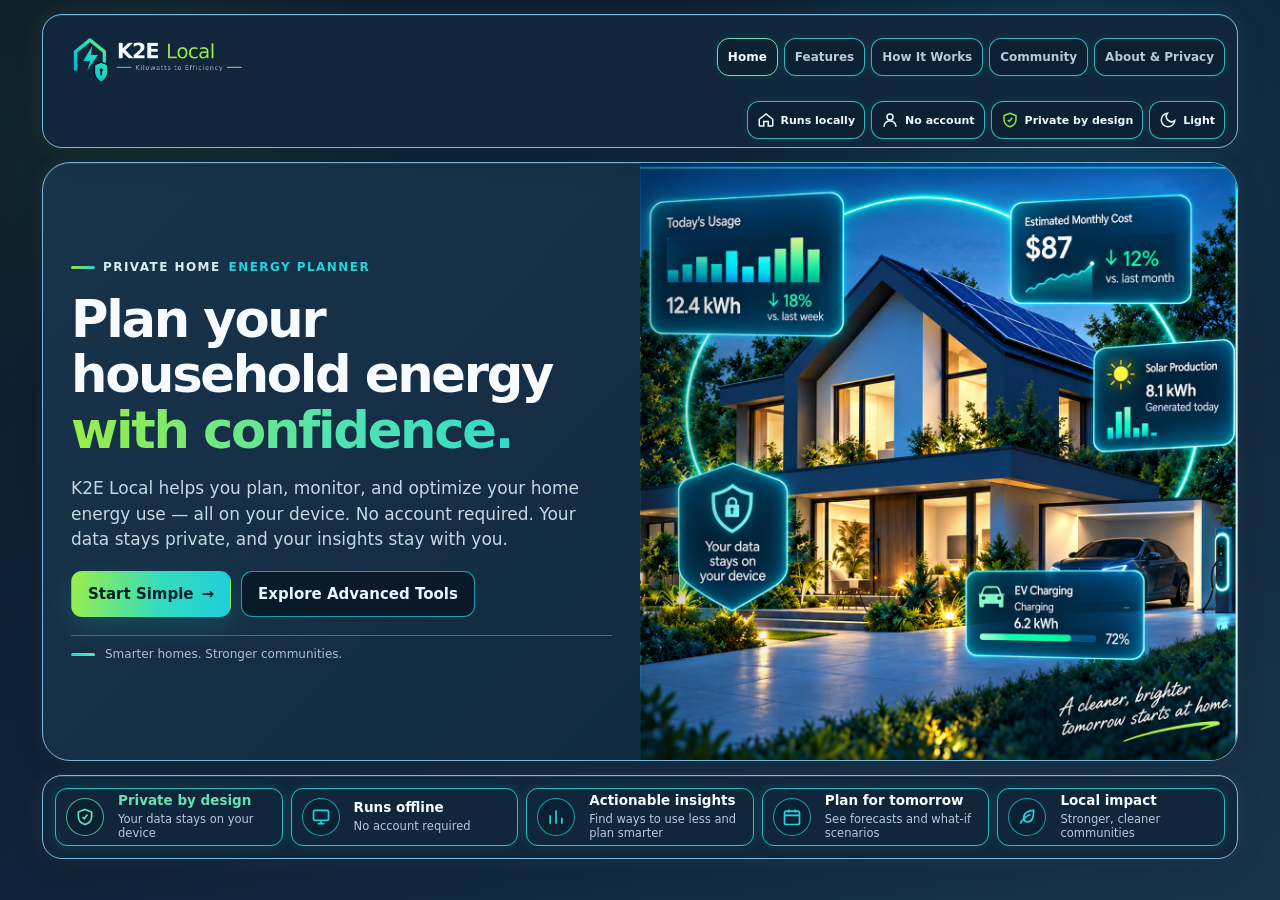
==== commit 32843b14: "Restore landing page presence and match artwork panel to native square" ====
--- a/index.html
+++ b/index.html
@@ -187,7 +187,7 @@
 .hero-copy .eyebrow{flex-wrap:wrap;gap:8px;padding:12px 14px;letter-spacing:.1em}
 .hero-copy .eyebrow::before{flex-shrink:0;width:24px}
 .hero-copy h1{padding:18px}
-.hero-copy .lead{font-size:16px;line-height:1.5}
+.hero-copy .lead{font-size:17px;line-height:1.5}
 .hero-copy .cta-row{margin:0;gap:10px}
 .hero-copy .micro-line{margin-top:0}
 [data-theme="light"] .hero-copy .eyebrow,[data-theme="light"] .hero-copy h1,[data-theme="light"] .hero-copy .lead{border-color:rgba(0,120,130,.72);background:rgba(255,255,255,.82);box-shadow:0 0 10px rgba(0,120,130,.09)}
@@ -203,23 +203,23 @@
 <style id="desktop-family-layout">
 /* Match the compact internal planner on desktop without changing touch layouts. */
 @media (min-width:1024px) and (hover:hover) and (pointer:fine) {
-  .site{width:calc(100% - 84px);max-width:1356px}
+  .site{width:calc(100% - 84px);max-width:1200px}
   header{padding:14px 0 10px}
   .header-inner{padding:8px 12px;border-radius:20px;gap:10px}
   .brand{padding:4px 6px;border:0;background:none;box-shadow:none}
   .brand img{width:200px}
   main{padding:4px 0 18px}
   .hero-shell{grid-template-columns:repeat(2,minmax(0,1fr));min-height:0;border-radius:28px;align-items:stretch}
-  .hero-copy{padding:24px;gap:14px}
+  .hero-copy{padding:28px;gap:18px}
   html[data-theme] .hero-copy .eyebrow,html[data-theme] .hero-copy h1,html[data-theme] .hero-copy .lead{padding:0;border:0;border-radius:0;background:none;box-shadow:none}
   .hero-copy .eyebrow{font-size:12px;letter-spacing:.12em;gap:8px}
-  .hero-copy h1{font-size:clamp(32px,3.3vw,48px);line-height:1.08;letter-spacing:-.045em}
-  .hero-copy .lead{font-size:16px;line-height:1.5}
+  .hero-copy h1{font-size:clamp(36px,4vw,54px);line-height:1.08;letter-spacing:-.045em}
+  .hero-copy .lead{font-size:17px;line-height:1.5}
   .hero-copy .cta-row{margin:0;gap:10px}
-  .hero-copy .cta{min-height:42px;padding:10px 14px;font-size:14px;border-radius:11px;gap:8px}
+  .hero-copy .cta{min-height:46px;padding:11px 16px;font-size:15px;border-radius:11px;gap:8px}
   .hero-copy .micro-line{margin:0;padding:10px 0 0;border:0;border-top:1px solid var(--line-soft);border-radius:0;background:none;box-shadow:none;font-size:12px;gap:10px}
   .hero-copy .micro-line::before{width:24px}
-  .hero-visual,[data-theme="light"] .hero-visual{min-height:380px!important;height:auto!important;aspect-ratio:auto!important;align-self:stretch;background-size:contain!important;background-position:center!important}
+  .hero-visual,[data-theme="light"] .hero-visual{width:100%;min-height:0!important;height:auto!important;aspect-ratio:1/1!important;align-self:center;background-size:contain!important;background-position:center!important}
   .feature-strip{margin-top:14px;padding:12px;border-radius:20px}
   .feature{padding:4px 10px}
   html[data-theme="dark"]{
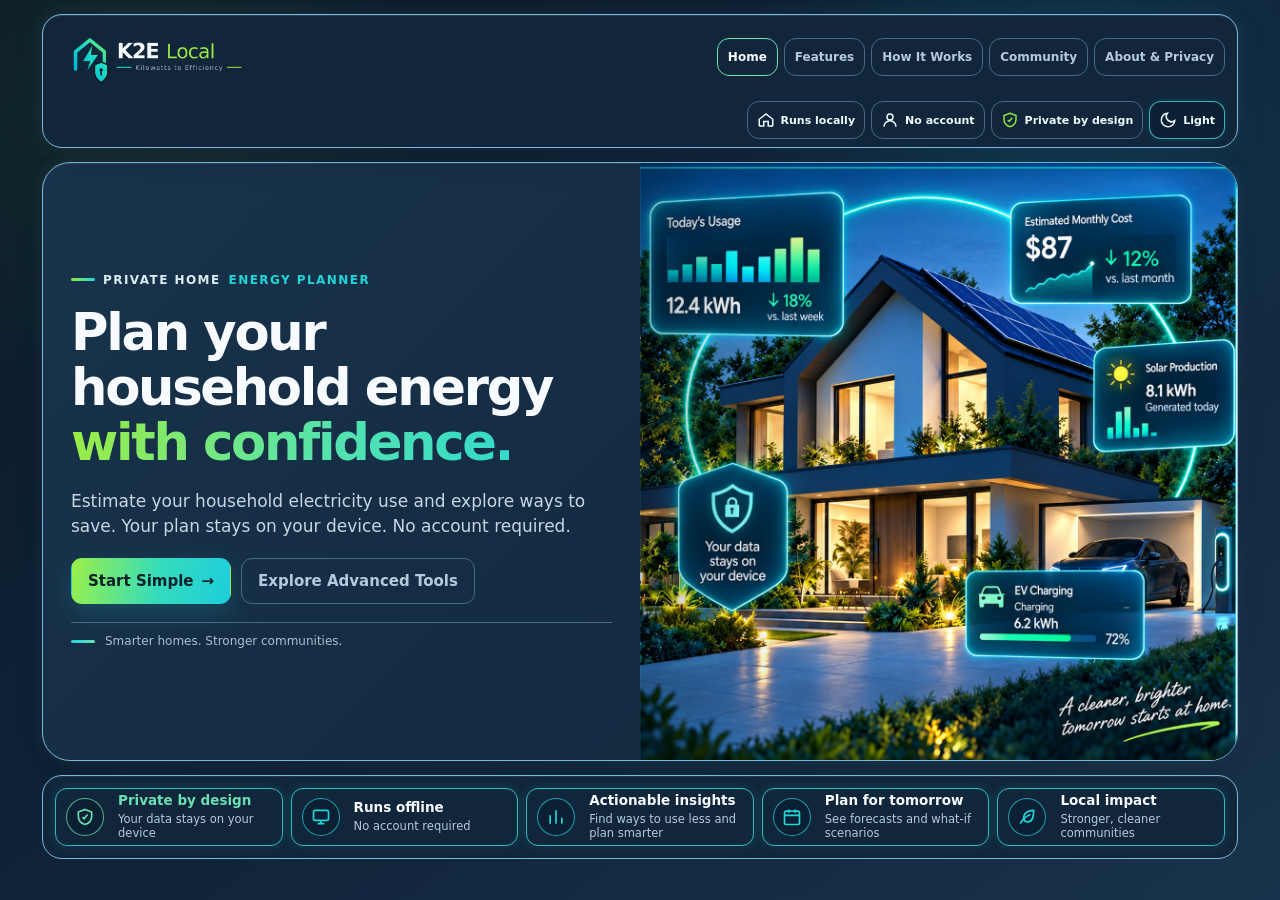
==== commit 1e963029: "Polish desktop action hierarchy, supporting borders and introduction" ====
--- a/index.html
+++ b/index.html
@@ -220,7 +220,12 @@
   .hero-copy .micro-line{margin:0;padding:10px 0 0;border:0;border-top:1px solid var(--line-soft);border-radius:0;background:none;box-shadow:none;font-size:12px;gap:10px}
   .hero-copy .micro-line::before{width:24px}
   .hero-visual,[data-theme="light"] .hero-visual{width:100%;min-height:0!important;height:auto!important;aspect-ratio:1/1!important;align-self:center;background-size:contain!important;background-position:center!important}
-  .feature-strip{margin-top:14px;padding:12px;border-radius:20px}
+  html[data-theme] .hero-copy .cta.secondary{background:transparent;border-color:var(--line-soft);box-shadow:none;color:var(--muted);font-weight:750}
+  html[data-theme] .hero-copy .cta.secondary:hover,html[data-theme] .hero-copy .cta.secondary:focus-visible{color:var(--text);border-color:var(--blue)}
+  .cta:focus-visible{outline:2px solid var(--blue);outline-offset:4px}
+  html[data-theme] .main-nav a,html[data-theme] .status-pill{border-color:var(--line-soft);box-shadow:none;background:transparent}
+  html[data-theme] .main-nav a.active{border-color:var(--green)}
+  .feature-strip{margin-top:14px;padding:12px;border-radius:20px;box-shadow:inset 0 1px 0 rgba(199,234,255,.08)}
   .feature{padding:4px 10px}
   html[data-theme="dark"]{
     --bg1:#0a1928;--bg2:#102338;--bg3:#18334b;
@@ -265,7 +270,7 @@
       <div class="hero-copy">
         <div class="eyebrow">Private home <span>energy planner</span></div>
         <h1 id="page-title">Plan your<br>household energy <span class="accent">with confidence.</span></h1>
-        <p class="lead">K2E Local helps you plan, monitor, and optimize your home energy use — all on your device. No account required. Your data stays private, and your insights stay with you.</p>
+        <p class="lead">Estimate your household electricity use and explore ways to save. Your plan stays on your device. No account required.</p>
         <div class="cta-row">
           <a class="cta primary" href="./app.html">Start Simple <span aria-hidden="true">→</span></a>
           <a class="cta secondary" href="./app.html#energyTools">Explore Advanced Tools</a>
